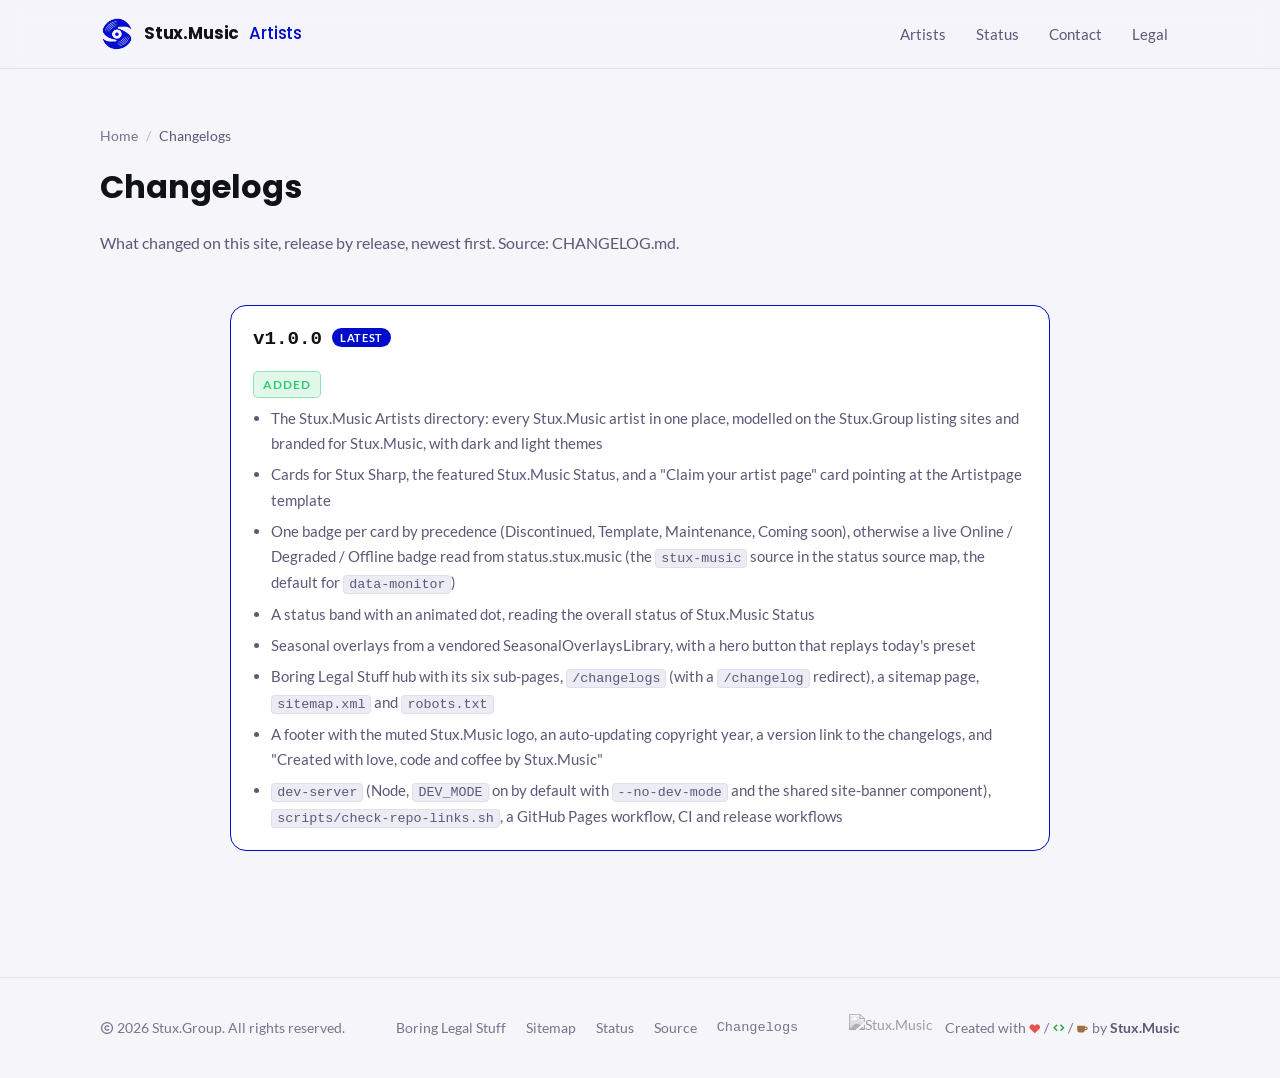
==== changelog/index.html @ 06456935 "Release v1.0.0 See CHANGELOG.md for details." ====
<!doctype html>
<html lang="en">
<head>
<meta charset="utf-8">
<meta name="viewport" content="width=device-width, initial-scale=1">
<title>Changelogs — Stux.Music Artists</title>
<link rel="canonical" href="https://artists.stux.music/changelogs/">
<meta name="robots" content="noindex">
<!-- /changelog/ moved to /changelogs/; keep any #hash when redirecting. -->
<script>location.replace("/changelogs/" + location.hash);</script>
<meta http-equiv="refresh" content="0; url=/changelogs/">
<meta name="theme-color" content="#121214">
<style>html{color-scheme:dark}body{margin:0;background:#121214;color:#f1ecf3;font:17px/1.6 system-ui,-apple-system,"Segoe UI",Roboto,sans-serif;display:grid;place-items:center;min-height:100vh;padding:16px;text-align:center}a{color:#ff6b6b}</style>
</head>
<body>
<p>The changelog has moved to <a href="/changelogs/">/changelogs/</a>.</p>
</body>
</html>
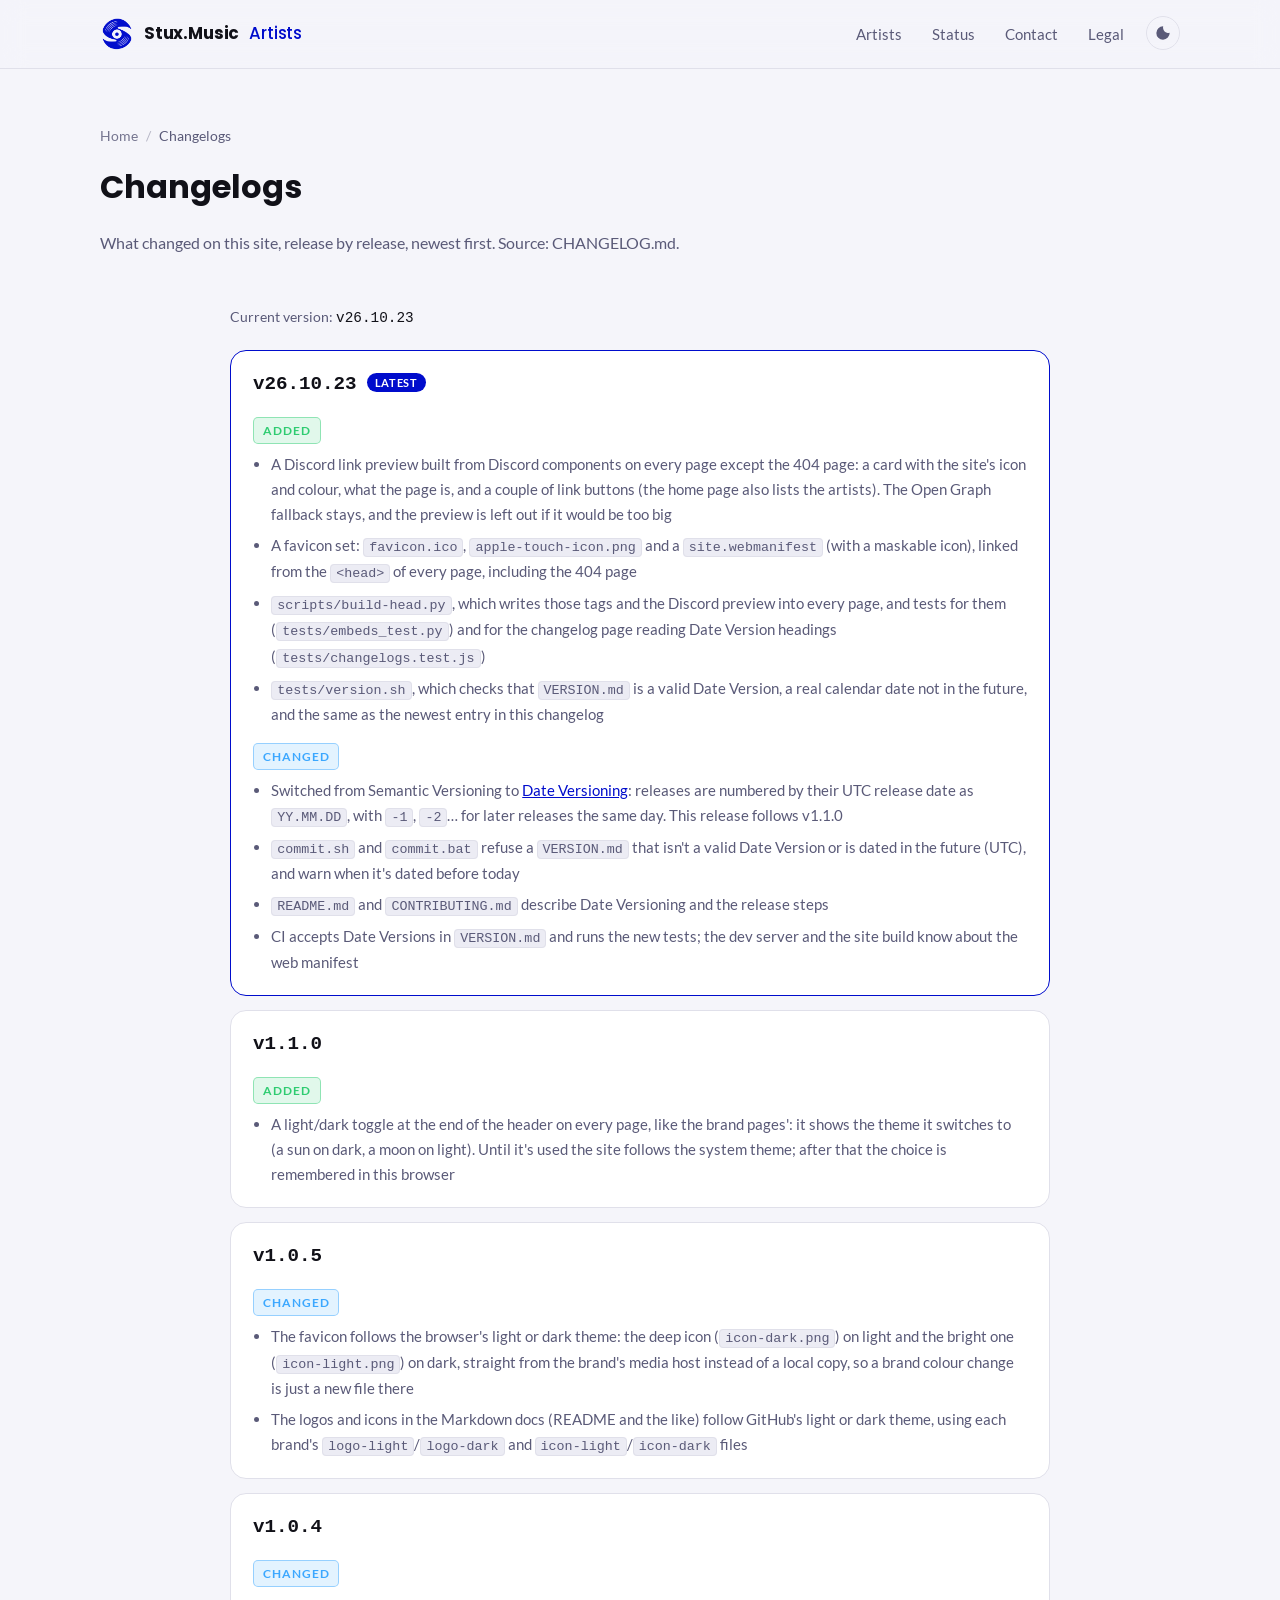
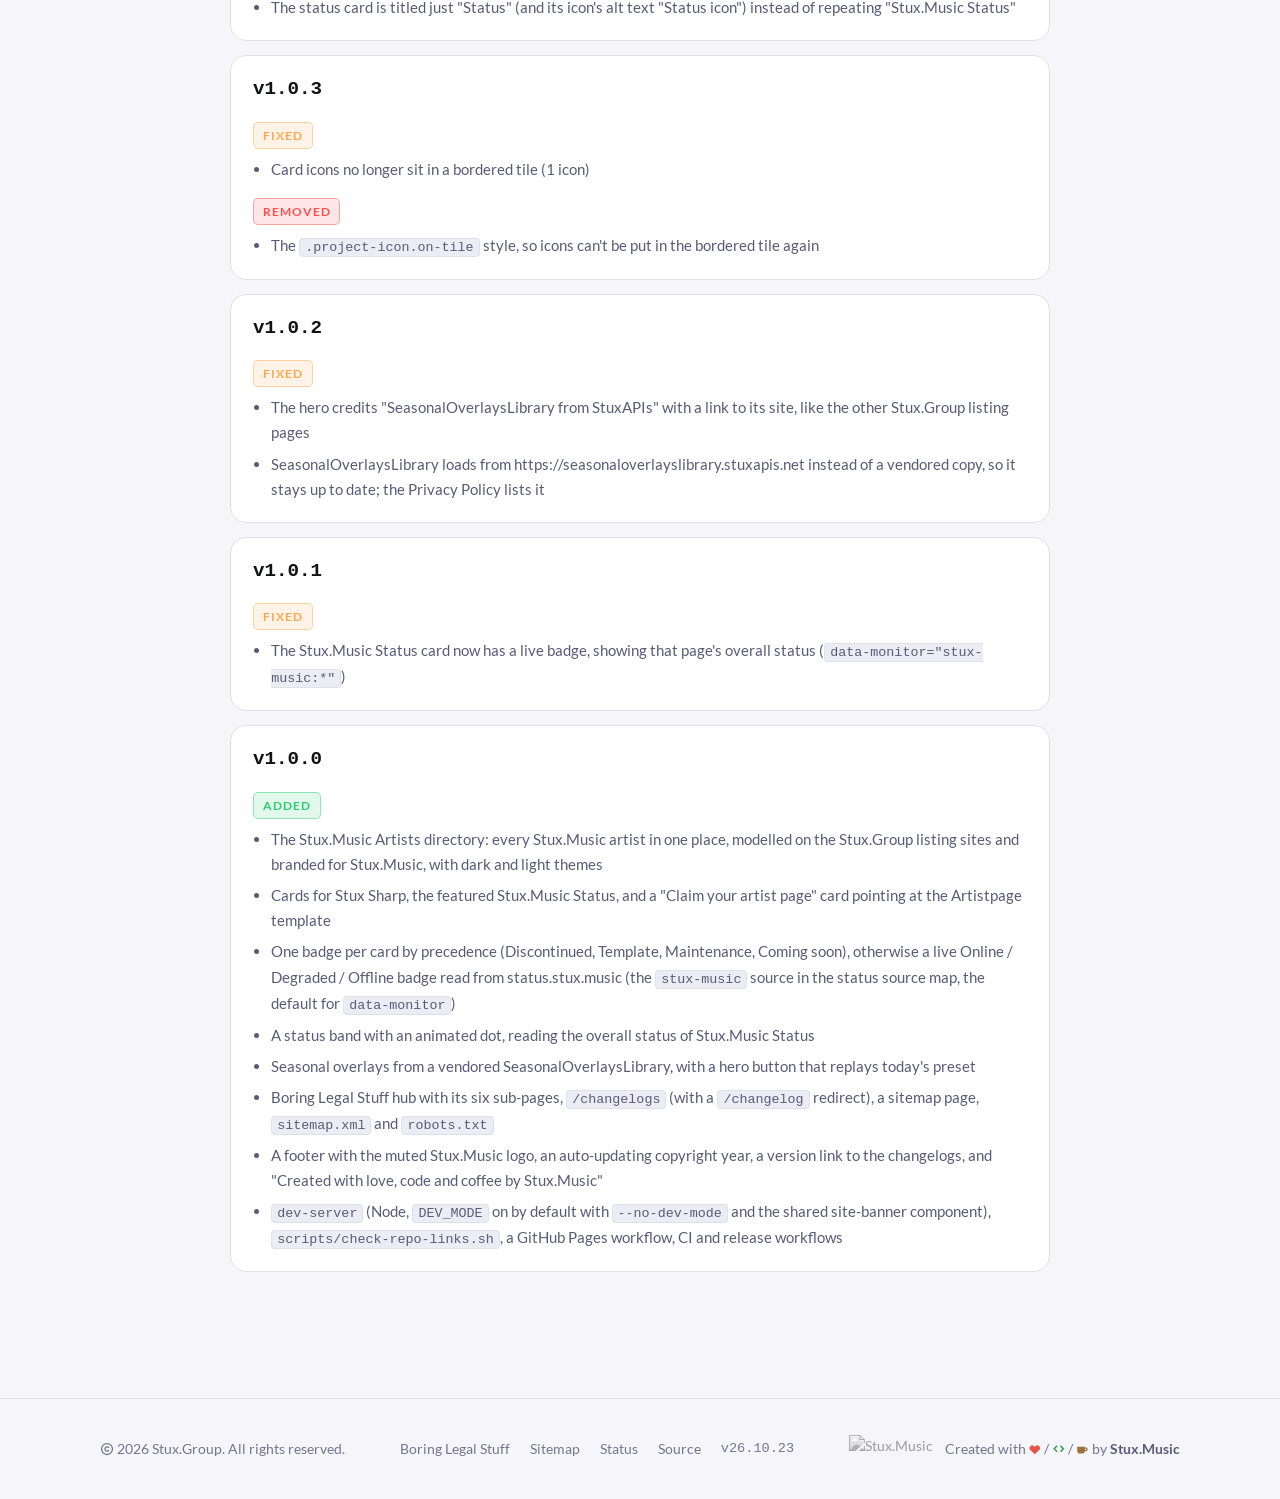
==== commit 87da3d9e: "Release v26.10.23 See CHANGELOG.md for details." ====
--- a/changelog/index.html
+++ b/changelog/index.html
@@ -11,6 +11,11 @@
 <meta http-equiv="refresh" content="0; url=/changelogs/">
 <meta name="theme-color" content="#121214">
 <style>html{color-scheme:dark}body{margin:0;background:#121214;color:#f1ecf3;font:17px/1.6 system-ui,-apple-system,"Segoe UI",Roboto,sans-serif;display:grid;place-items:center;min-height:100vh;padding:16px;text-align:center}a{color:#ff6b6b}</style>
+<!-- head:begin -->
+<link rel="icon" href="/favicon.ico" sizes="48x48">
+<link rel="apple-touch-icon" href="/apple-touch-icon.png">
+<link rel="manifest" href="/site.webmanifest">
+<!-- head:end -->
 </head>
 <body>
 <p>The changelog has moved to <a href="/changelogs/">/changelogs/</a>.</p>
